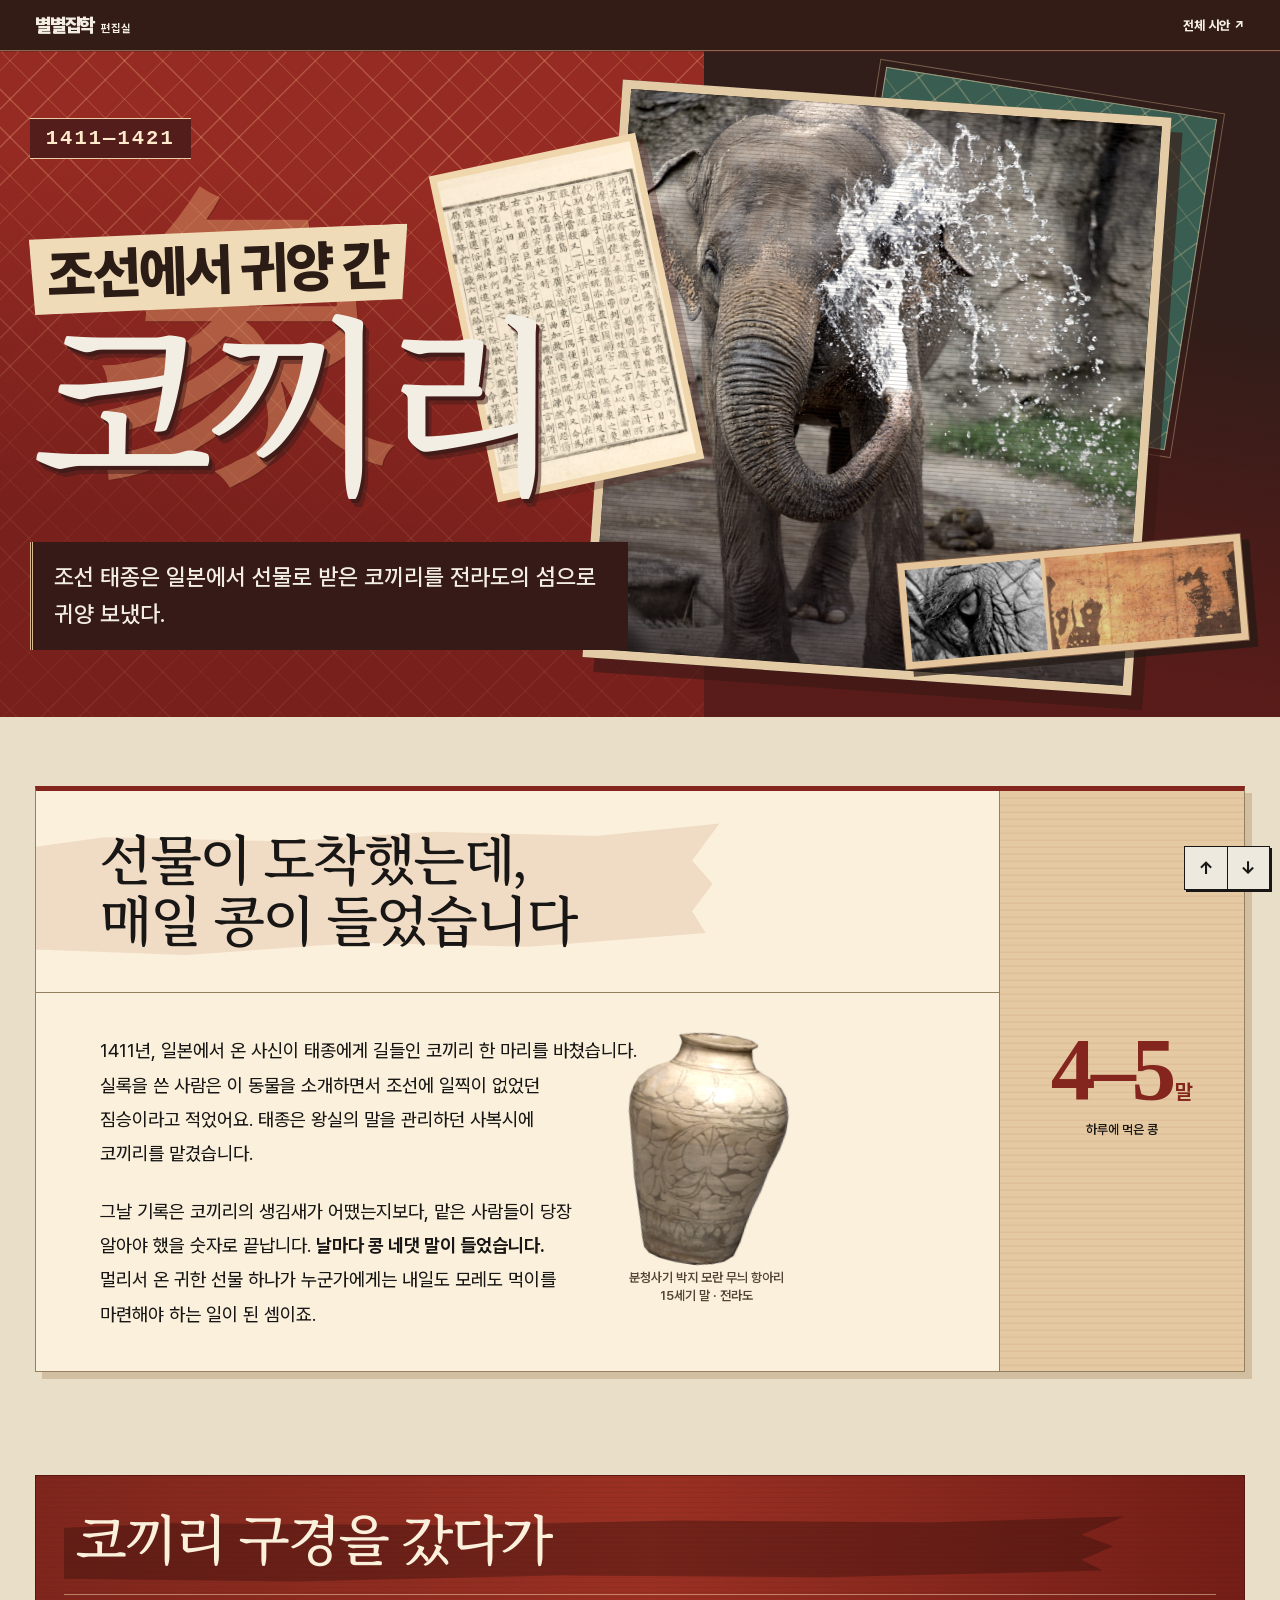
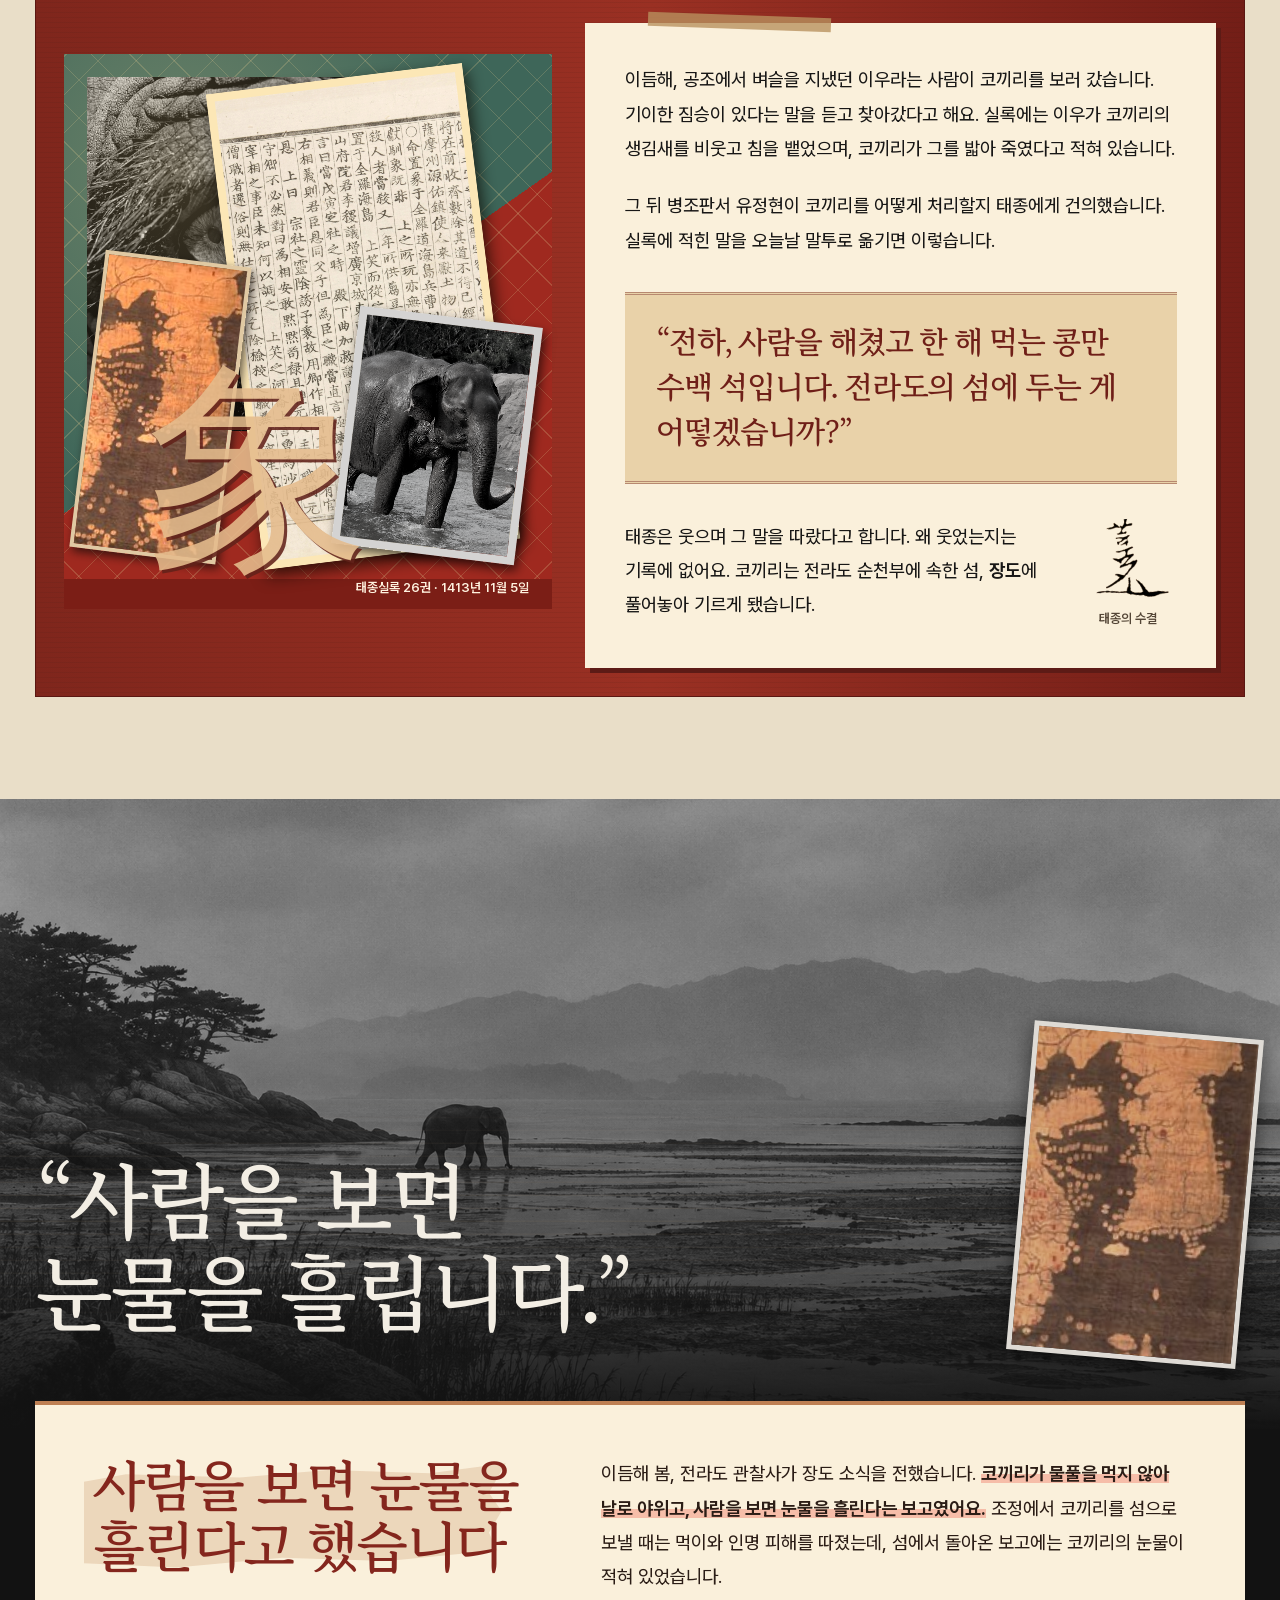
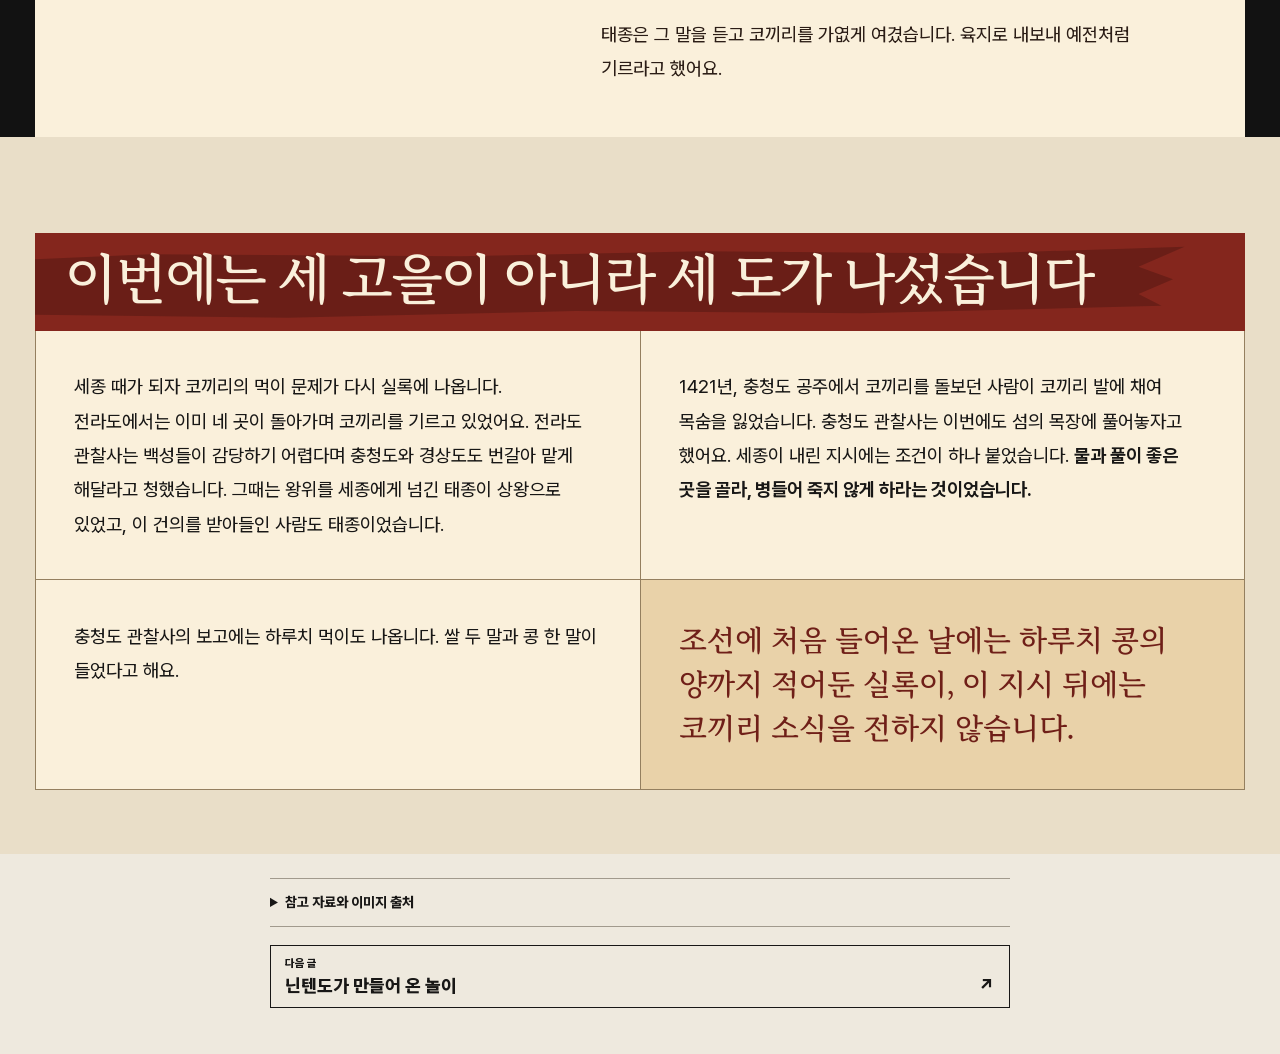
==== elephant.html @ 5b1019f5 "Publish mobile editorial previews" ====
<!doctype html>
<html lang="ko">
<head>
  <meta charset="utf-8">
  <meta name="viewport" content="width=device-width, initial-scale=1">
  <meta name="description" content="일본에서 온 코끼리 한 마리가 조선의 바다를 건너 섬으로 간 이야기.">
  <title>조선에서 귀양 간 코끼리 | 별별잡학 편집실</title>
  <link rel="stylesheet" href="style.css">
  <link rel="stylesheet" href="elephant.css">
  <script src="photo-entry.js" defer></script>
</head>
<body class="story-page theme-elephant">
  <a class="skip-link" href="#main">본문으로 건너뛰기</a>
  <header class="masthead">
    <a class="brand" href="index.html">별별잡학<span>편집실</span></a>
    <a class="index-link" href="index.html">전체 시안 <span aria-hidden="true">↗</span></a>
  </header>

  <main id="main" tabindex="-1">
    <article>
      <header class="elephant-cover">
        <div class="elephant-layout">
          <figure class="elephant-gatefold">
            <img src="assets/elephant.jpg" width="800" height="1200" alt="들어 올린 코로 물을 뿌리는 아시아코끼리" fetchpriority="high">
          </figure>
          <div class="elephant-cover-folio" aria-hidden="true">
            <img src="assets/elephant-annals-1413.jpg" width="1141" height="1780" alt="">
          </div>
          <span class="elephant-cover-glyph" lang="zh-Hant" aria-hidden="true">象</span>
          <p class="elephant-date">1411—1421</p>
          <h1><span>조선에서 귀양 간</span><span>코끼리</span></h1>
          <p class="elephant-standfirst">조선 태종은 일본에서 선물로 받은 코끼리를 전라도의 섬으로 귀양 보냈다.</p>
          <div class="elephant-plate-pair">
            <img src="assets/elephant-eye.jpg" width="1280" height="934" alt="아시아코끼리의 눈을 가까이 찍은 사진">
            <img src="assets/elephant-kangnido.jpg" width="600" height="556" alt="1402년 조선에서 만든 세계지도의 후대 사본">
          </div>
        </div>
      </header>

      <div class="elephant-spreads">
        <section class="chapter elephant-arrival" aria-labelledby="arrival">
          <h2 id="arrival">선물이 도착했는데,<br> 매일 콩이 들었습니다</h2>
          <p class="elephant-ration"><strong>4–5<span>말</span></strong><small>하루에 먹은 콩</small></p>
          <div class="elephant-copy">
            <figure class="elephant-jar">
              <img src="assets/elephant-buncheong.jpg" width="772" height="850" alt="몸통에 큼직한 모란꽃을 새긴 조선 분청사기 항아리" loading="lazy">
              <figcaption>분청사기 박지 모란 무늬 항아리<br>15세기 말 · 전라도</figcaption>
            </figure>
            <p>1411년, 일본에서 온 사신이 태종에게 길들인 코끼리 한 마리를 바쳤습니다. 실록을 쓴 사람은 이 동물을 소개하면서 조선에 일찍이 없었던 짐승이라고 적었어요. 태종은 왕실의 말을 관리하던 사복시에 코끼리를 맡겼습니다.</p>
            <p>그날 기록은 코끼리의 생김새가 어땠는지보다, 맡은 사람들이 당장 알아야 했을 숫자로 끝납니다. <mark><strong>날마다 콩 네댓 말이 들었습니다.</strong></mark> 멀리서 온 귀한 선물 하나가 누군가에게는 내일도 모레도 먹이를 마련해야 하는 일이 된 셈이죠.</p>
          </div>
        </section>

        <section class="chapter elephant-exile" aria-labelledby="exile">
          <h2 id="exile">코끼리 구경을 갔다가</h2>
          <figure class="elephant-portrait-study">
            <div class="elephant-study-images">
              <img class="elephant-study-skin" src="assets/elephant-eye.jpg" width="1280" height="934" alt="코끼리 눈 주변의 깊은 주름" loading="lazy" data-photo-entry>
              <img class="elephant-study-record" src="assets/elephant-annals-1413.jpg" width="1141" height="1780" alt="태종실록 26권, 코끼리를 전라도의 섬에 두라고 명한 대목이 있는 면" loading="lazy" data-photo-entry>
              <img class="elephant-study-body" src="assets/elephant-river.jpg" width="1280" height="853" alt="라오스의 강을 건너는 아시아코끼리" loading="lazy" data-photo-entry>
              <span class="elephant-study-glyph" lang="zh-Hant" aria-hidden="true">象</span>
              <img class="elephant-study-map" src="assets/elephant-kangnido-detail.jpg" width="170" height="315" alt="" loading="lazy" data-photo-entry>
            </div>
            <figcaption class="elephant-study-caption">태종실록 26권 · 1413년 11월 5일</figcaption>
          </figure>
          <div class="elephant-copy">
            <p>이듬해, 공조에서 벼슬을 지냈던 이우라는 사람이 코끼리를 보러 갔습니다. 기이한 짐승이 있다는 말을 듣고 찾아갔다고 해요. 실록에는 이우가 코끼리의 생김새를 비웃고 침을 뱉었으며, 코끼리가 그를 밟아 죽였다고 적혀 있습니다.</p>
            <p>그 뒤 병조판서 유정현이 코끼리를 어떻게 처리할지 태종에게 건의했습니다. 실록에 적힌 말을 오늘날 말투로 옮기면 이렇습니다.</p>
            <blockquote class="elephant-petition" cite="https://sillok.history.go.kr/id/kca_11311005_004">“전하, 사람을 해쳤고 한 해 먹는 콩만 수백 석입니다. 전라도의 섬에 두는 게 어떻겠습니까?”</blockquote>
            <figure class="elephant-sign">
              <img src="assets/elephant-taejong-sign.png" width="300" height="289" alt="붓으로 쓴 태종의 수결" loading="lazy">
              <figcaption>태종의 수결</figcaption>
            </figure>
            <p>태종은 웃으며 그 말을 따랐다고 합니다. 왜 웃었는지는 기록에 없어요. 코끼리는 전라도 순천부에 속한 섬, <strong>장도</strong>에 풀어놓아 기르게 됐습니다.</p>
          </div>
        </section>

        <section class="chapter elephant-island" aria-labelledby="island">
          <figure class="elephant-island-image">
            <div class="elephant-island-visual">
              <img class="elephant-island-view" src="assets/elephant-island-editorial.jpg" width="1536" height="1024" alt="안개 낀 갯벌 위를 걷는 코끼리를 그린 장면" loading="lazy" data-photo-entry>
              <img class="elephant-island-detail" src="assets/elephant-kangnido-detail.jpg" width="170" height="315" alt="혼일강리역대국도지도에서 한반도가 있는 부분" loading="lazy" data-photo-entry>
              <blockquote cite="https://sillok.history.go.kr/id/kca_11405003_004">“사람을 보면<br> 눈물을 흘립니다.”</blockquote>
            </div>
          </figure>
          <div class="elephant-island-inner">
            <h2 id="island">사람을 보면 눈물을 흘린다고 했습니다</h2>
            <div class="elephant-copy">
              <p>이듬해 봄, 전라도 관찰사가 장도 소식을 전했습니다. <mark>코끼리가 물풀을 먹지 않아 날로 야위고, 사람을 보면 눈물을 흘린다는 보고였어요.</mark> 조정에서 코끼리를 섬으로 보낼 때는 먹이와 인명 피해를 따졌는데, 섬에서 돌아온 보고에는 코끼리의 눈물이 적혀 있었습니다.</p>
              <p>태종은 그 말을 듣고 코끼리를 가엾게 여겼습니다. 육지로 내보내 예전처럼 기르라고 했어요.</p>
            </div>
          </div>
        </section>

        <section class="chapter elephant-last" aria-labelledby="last-record">
          <h2 id="last-record">이번에는 세 고을이 아니라 세 도가 나섰습니다</h2>
          <div class="elephant-copy">
            <p>세종 때가 되자 코끼리의 먹이 문제가 다시 실록에 나옵니다. 전라도에서는 이미 네 곳이 돌아가며 코끼리를 기르고 있었어요. 전라도 관찰사는 백성들이 감당하기 어렵다며 충청도와 경상도도 번갈아 맡게 해달라고 청했습니다. 그때는 왕위를 세종에게 넘긴 태종이 상왕으로 있었고, 이 건의를 받아들인 사람도 태종이었습니다.</p>
            <p>1421년, 충청도 공주에서 코끼리를 돌보던 사람이 코끼리 발에 채여 목숨을 잃었습니다. 충청도 관찰사는 이번에도 섬의 목장에 풀어놓자고 했어요. 세종이 내린 지시에는 조건이 하나 붙었습니다. <strong>물과 풀이 좋은 곳을 골라, 병들어 죽지 않게 하라는 것이었습니다.</strong></p>
            <p>충청도 관찰사의 보고에는 하루치 먹이도 나옵니다. 쌀 두 말과 콩 한 말이 들었다고 해요.</p>
            <p class="elephant-closing">조선에 처음 들어온 날에는 하루치 콩의 양까지 적어둔 실록이, 이 지시 뒤에는 코끼리 소식을 전하지 않습니다.</p>
          </div>
        </section>
      </div>

      <div class="story-end">
        <details class="sources">
          <summary>참고 자료와 이미지 출처</summary>
          <ul>
            <li><a href="https://sillok.history.go.kr/id/kca_11102022_002">《태종실록》 코끼리가 조선에 온 날</a></li>
            <li><a href="https://sillok.history.go.kr/id/kca_11212010_006">《태종실록》 이우의 죽음</a></li>
            <li><a href="https://sillok.history.go.kr/id/kca_11311005_004">《태종실록》 코끼리를 섬으로 보내자는 건의</a></li>
            <li><a href="https://sillok.history.go.kr/id/kca_11405003_004">《태종실록》 장도에서 올라온 보고</a></li>
            <li><a href="https://sillok.history.go.kr/id/kda_10212028_002">《세종실록》 코끼리 순번 사육 건의</a></li>
            <li><a href="https://sillok.history.go.kr/id/kda_10303014_005">《세종실록》 공주에서 올라온 보고</a></li>
            <li>아시아코끼리 사진 · Skip Brown, Smithsonian’s National Zoo · <a href="https://commons.wikimedia.org/wiki/File:NZP-20180628-596SB.jpg">원본</a> · <a href="https://creativecommons.org/publicdomain/zero/1.0/">CC0 1.0</a> · 색·명암 조정 및 부분 확대</li>
            <li>아시아코끼리 눈 사진 · Alexander Klink 촬영, Lycaon 크롭 · <a href="https://commons.wikimedia.org/wiki/File:Elephas_Maximus_Eye_Closeup_cropped.jpg">원본</a> · <a href="https://creativecommons.org/licenses/by/3.0/">CC BY 3.0</a> · 이 페이지에서 크롭·명암 조정</li>
            <li>라오스의 아시아코끼리 사진 · Basile Morin · <a href="https://commons.wikimedia.org/wiki/File:Asian_elephant_walking_in_Tad_Lo_river_at_golden_hour,_Bolaven_Plateau,_Laos.jpg">원본</a> · <a href="https://creativecommons.org/licenses/by-sa/4.0/">CC BY-SA 4.0</a> · 이 페이지에서 크롭·색 조정</li>
            <li><a href="https://www.metmuseum.org/art/collection/search/42309">분청사기 박지 모란 무늬 항아리</a> · 메트로폴리탄 미술관, Rogers Fund, 1916 · Public Domain · 배경 제거</li>
            <li><a href="https://commons.wikimedia.org/wiki/File:KangnidoMap.jpg">혼일강리역대국도지도</a> · 1402년 조선에서 제작한 지도의 후대 사본 · Public Domain · 부분 확대</li>
            <li><a href="https://sillok.history.go.kr/images/org_images/ca/ica_d026037a00.jpg">《태종실록》 26권 37장 앞면</a> · 태백산사고본 · 국사편찬위원회 · 공공누리 출처표시 · 부분 확대</li>
            <li><a href="https://commons.wikimedia.org/wiki/File:Sign_of_Taejong_of_Joseon.png">태종의 수결</a> · Public Domain · 부분 확대</li>
            <li>장도 지면의 갯벌 장면 · 역사적 사진 자료와 구별되는 삽화</li>
          </ul>
        </details>

        <nav class="story-nav" aria-label="다음 시안">
          <a href="nintendo.html"><span>다음 글</span>닌텐도가 만들어 온 놀이 <span aria-hidden="true">↗</span></a>
        </nav>
      </div>
    </article>
  </main>
</body>
</html>
---- style.css ----
@font-face {
  font-family: "Noto Serif KR";
  src: url("assets/noto-serif-kr.woff2") format("woff2");
  font-weight: 200 900;
  font-display: swap;
}
@font-face {
  font-family: "Black Han Sans";
  src: url("assets/black-han-sans.woff2") format("woff2");
  font-weight: 400;
  font-display: swap;
}
@font-face {
  font-family: Pretendard;
  src: url("assets/pretendard-variable.woff2") format("woff2");
  font-weight: 45 920;
  font-display: swap;
}
@font-face {
  font-family: "Gowun Batang";
  src: url("assets/gowun-batang.woff2") format("woff2");
  font-weight: 400;
  font-display: swap;
}

:root {
  color-scheme: light;
  --sans: Pretendard, "Apple SD Gothic Neo", "Malgun Gothic", sans-serif;
  --serif: "Noto Serif KR", "AppleMyungjo", Batang, serif;
  --literary: "Gowun Batang", var(--serif);
  --mono: "IBM Plex Mono", Menlo, Consolas, monospace;
  --ink: #211f1b;
  --paper: #f2ecde;
  --accent: #872e24;
  --line: #aaa191;
}

* { box-sizing: border-box; }
body, p, h1, h2, figure, blockquote { margin: 0; }
body {
  background: var(--paper);
  color: var(--ink);
  font-family: var(--sans);
  -webkit-text-size-adjust: 100%;
}
img { display: block; max-width: 100%; height: auto; }
a { color: inherit; }
a:focus-visible, summary:focus-visible { outline: 2px solid currentColor; outline-offset: 4px; }

.skip-link {
  position: absolute;
  z-index: 10;
  top: 7px;
  left: 12px;
  padding: 9px 13px;
  background: #fffef5;
  color: #222;
  transform: translateY(-150%);
}
.skip-link:focus { transform: translateY(0); }

.masthead {
  display: flex;
  align-items: center;
  justify-content: space-between;
  gap: 12px;
  min-height: 51px;
  padding: 9px max(16px, calc((100% - 1210px) / 2));
  border-bottom: 1px solid currentColor;
}
.brand, .index-link { text-decoration: none; white-space: nowrap; }
.brand { font-size: 19px; font-weight: 900; letter-spacing: -.065em; }
.brand span { margin-left: 7px; font-size: 11px; font-weight: 700; letter-spacing: 0; }
.index-link { font-size: 13px; font-weight: 750; }
.index-link:hover { text-decoration: underline; text-underline-offset: .25em; }

.story-end, .article-end {
  width: min(100% - 36px, 740px);
  margin-inline: auto;
  padding-block: 24px 46px;
}
.sources { border-block: 1px solid var(--line); font-size: 14px; line-height: 1.65; }
.sources summary { padding-block: 12px; cursor: pointer; font-weight: 750; }
.sources ul { padding-left: 1.4em; margin: 0 0 14px; overflow-wrap: anywhere; }
.sources a { text-underline-offset: 3px; }
.story-nav { margin-top: 18px; }
.story-nav a {
  display: grid;
  grid-template-columns: 1fr auto;
  gap: 5px 16px;
  align-items: center;
  border: 1px solid currentColor;
  padding: 11px 14px;
  font-size: 18px;
  font-weight: 800;
  text-decoration: none;
}
.story-nav a > span:first-child { grid-column: 1 / -1; font-size: 11px; }
.story-nav a:hover { text-decoration: underline; text-underline-offset: .2em; }

.index-page {
  --paper: #e7dfca;
  background: linear-gradient(#e9e0ccd6, #e9e0ccd6), url("assets/editorial-paper.jpg") top left / 500px auto, var(--paper);
}
.catalog { width: min(100% - 36px, 1150px); margin-inline: auto; padding-bottom: 56px; }
.catalog-intro { padding-block: clamp(25px, 5vw, 65px) clamp(16px, 3vw, 33px); }
.catalog-intro h1 {
  font: 900 clamp(48px, 10vw, 144px)/.92 var(--sans);
  letter-spacing: -.085em;
}
.catalog-intro h1 em { color: #972e24; }
.story-grid {
  display: grid;
  grid-template-columns: repeat(12, minmax(0, 1fr));
  margin: 0;
  padding: 0;
  list-style: none;
}
.story-grid li { min-width: 0; position: relative; }
.story-grid li:first-child { grid-area: 1 / 1 / 3 / 8; }
.story-grid li:nth-child(2) { grid-area: 1 / 8 / 2 / 13; margin: 3% 0 0 -3%; z-index: 1; }
.story-grid li:last-child { grid-area: 2 / 7 / 4 / 13; margin-top: -1%; z-index: 2; }
.story-card {
  display: block;
  position: relative;
  min-height: 100%;
  text-decoration: none;
  isolation: isolate;
  overflow: hidden;
}
.story-card:hover h2 { text-decoration: underline; text-underline-offset: .15em; }
.story-card:focus-visible { z-index: 1; outline-offset: -5px; }
.story-card.theme-elephant { background: #2f5146; color: #fff3d8; }
.story-card.theme-nintendo { background: #c32d29; color: #fff6d9; }
.story-card.theme-bluetooth { background: #283ebd; color: #f2f6d7; }
.card-art {
  position: relative;
  min-height: 125px;
  aspect-ratio: 2.6;
  isolation: isolate;
  background: radial-gradient(#20204070 .8px, transparent 1.2px) 0 0 / 5px 5px;
}
.theme-elephant .card-art { aspect-ratio: 1.53; background-color: #485a41; }
.card-art img { position: absolute; width: 75%; height: 95%; inset: 0 auto auto 0; object-fit: cover; }
.card-art .card-cut { width: 37%; height: 79%; inset: auto 2% -2% auto; transform: rotate(7deg); }
.theme-elephant .card-art img:first-child { width: 77%; object-position: 49% 46%; clip-path: polygon(0 0, 98% 0, 99% 92%, 0 100%); }
.theme-elephant .card-art .card-cut { right: 8%; height: 57%; border: 4px solid #d6cba4; }
.theme-nintendo .card-art img:first-child { height: 83%; top: 9%; left: 2%; object-fit: contain; transform: rotate(-10deg); }
.theme-nintendo .card-art .card-cut { object-fit: contain; height: 95%; right: 3%; transform: rotate(12deg); }
.theme-bluetooth .card-art img:first-child { object-position: 50% 63%; }
.theme-bluetooth .card-art .card-cut { border: 4px solid #dbd8ad; object-position: center 37%; }
.card-copy {
  position: relative;
  padding: 12px clamp(13px, 2.2vw, 29px) 16px;
}
.card-copy h2 { margin: 2px 22px 6px 0; font-size: clamp(23px, 3vw, 38px); line-height: 1.1; letter-spacing: -.045em; word-break: keep-all; }
.card-copy p { font-size: clamp(13px, 1.6vw, 17px); line-height: 1.42; word-break: keep-all; }
.card-arrow { position: absolute; top: 10px; right: 12px; }
@media (max-width: 600px) {
  .catalog { width: calc(100% - 24px); }
  .story-grid li:first-child { grid-area: 1 / 1 / 2 / 13; }
  .story-grid li:nth-child(2) { grid-area: 2 / 1 / 3 / 8; margin: 0; }
  .story-grid li:last-child { grid-area: 2 / 8 / 3 / 13; margin: 8% 0 0 -2%; }
  .theme-elephant .card-art { aspect-ratio: 2; }
  .card-art { min-height: 105px; }
  .story-grid li:not(:first-child) .card-copy h2 { font-size: clamp(17px, 5.2vw, 26px); }
  .story-grid li:not(:first-child) .card-copy { padding: 9px 9px 12px; }
  .story-grid li:not(:first-child) .card-copy h2 { margin-right: 11px; }
  .story-grid li:not(:first-child) .card-arrow { right: 5px; top: 8px; }
}

.story-motion {
  scroll-padding-block: clamp(12px, 3.5vh, 34px) 66px;
}

.story-motion article mark {
  color: inherit;
  background: linear-gradient(var(--marker-ink, #f3cc65), var(--marker-ink, #f3cc65)) left 86% / 100% 68% no-repeat;
  -webkit-box-decoration-break: clone;
  box-decoration-break: clone;
}
.story-motion .elephant-island { --marker-ink: #d79754; }
.story-motion .theme-bluetooth { --marker-ink: #e2f26c; }

.story-steps {
  position: fixed;
  z-index: 5;
  inset: auto max(10px, env(safe-area-inset-right)) max(10px, env(safe-area-inset-bottom)) auto;
  display: flex;
  background: var(--paper);
  color: var(--ink);
  border: 1px solid currentColor;
  box-shadow: 2px 2px 0 currentColor;
}
.story-steps button {
  width: 42px;
  height: 42px;
  padding: 0;
  font: 700 18px/1 var(--sans);
  color: inherit;
  background: transparent;
  border: 0;
  cursor: pointer;
}
.story-steps button + button { border-inline-start: 1px solid currentColor; }
.story-steps button:focus-visible { outline: 2px solid currentColor; outline-offset: -4px; }
.story-steps button:disabled { opacity: .3; cursor: default; }

@media (prefers-reduced-motion: no-preference) {
  .elephant-plate-pair,
  .elephant-study-map,
  .elephant-island-detail,
  .nintendo-cover-raster,
  .nintendo-season-cards,
  .nintendo-watch-detail > div,
  .nintendo-dpad-detail > div,
  .bt-cover-signal,
  .bt-cover-mark {
    translate: 0 var(--scroll-drift, 0px);
  }

  .story-motion article mark { background-size: 0% 68%; }
  .story-motion article mark.highlight-visible { animation: story-marker 1.12s cubic-bezier(.3, .18, .45, 1) both; }
}
@keyframes story-marker {
  from { background-size: 0% 68%; }
  to { background-size: 100% 68%; }
}
---- elephant.css ----
@font-face {
  font-family: "Maru Buri";
  src: url("assets/elephant-maru-buri.woff2") format("woff2");
  font-weight: 600;
  font-display: swap;
}

.theme-elephant {
  --paper: #eee9de;
  --ink: #181716;
  --accent: #a62e23;
  --line: #a19a8d;
  --elephant-black: #121212;
  --elephant-bone: #f3eee4;
  --elephant-display: "Maru Buri", var(--serif);
  --elephant-cinnabar: #a32920;
  --elephant-jade: #395e51;
  --elephant-lattice:
    repeating-linear-gradient(45deg, transparent 0 12px, currentColor 12px 13px, transparent 13px 27px),
    repeating-linear-gradient(-45deg, transparent 0 12px, currentColor 12px 13px, transparent 13px 27px);
}

.theme-elephant .masthead {
  color: var(--elephant-bone);
  background: #331b16;
  border-color: #edca9e73;
}

.elephant-cover {
  color: var(--elephant-bone);
  background: #331b16;
}

.elephant-layout {
  position: relative;
  display: grid;
  isolation: isolate;
  grid-template-columns: minmax(0, 1fr);
  grid-template-rows: auto 1fr auto;
  align-items: end;
  width: min(100%, 1640px);
  min-height: clamp(570px, 52vw, 790px);
  margin-inline: auto;
  padding: clamp(37px, 5.2vw, 72px) max(30px, calc((100% - 1260px) / 2));
  background: var(--elephant-cinnabar);
}

.elephant-layout::before {
  position: absolute;
  z-index: -4;
  inset: 0;
  color: #f8c28b48;
  pointer-events: none;
  background:
    linear-gradient(9deg, #6b1b19b0 0 25%, transparent 68%),
    linear-gradient(90deg, transparent 0 55%, #311d19 55% 100%),
    var(--elephant-lattice), #962b23;
  content: "";
}

.elephant-layout::after {
  position: absolute;
  z-index: -3;
  top: 6%;
  right: 6.8%;
  width: clamp(136px, 26vw, 392px);
  aspect-ratio: 1;
  pointer-events: none;
  border: 1px solid #f4d4a786;
  outline: 1px solid #f4d4a759;
  outline-offset: 6px;
  color: #f4d4a749;
  background: var(--elephant-lattice), var(--elephant-jade);
  rotate: 9deg;
  content: "";
}

.elephant-gatefold {
  position: absolute;
  z-index: -2;
  inset: 7% 10% 6% 47%;
  border: clamp(4px, .75vw, 11px) solid #e3cba6;
  overflow: hidden;
  background: #2b211a;
  box-shadow: 12px 14px #3919169e;
  rotate: 4deg;
}

.elephant-gatefold img {
  width: 100%;
  height: 100%;
  object-fit: cover;
  object-position: 48% 34%;
  filter: sepia(.27) saturate(.59) brightness(.91) contrast(1.28);
}

.elephant-gatefold::after {
  position: absolute;
  inset: 0;
  pointer-events: none;
  background:
    linear-gradient(0deg, #160f10bb, transparent 48%),
    repeating-linear-gradient(0deg, #3e231930 0 1px, transparent 1px 4px);
  content: "";
}

.elephant-cover-folio {
  position: absolute;
  z-index: -1;
  top: 15%;
  left: 36%;
  width: clamp(83px, 16.5vw, 231px);
  height: 50%;
  border: clamp(3px, .55vw, 8px) solid #efd6ac;
  background: #ead4a9;
  box-shadow: 8px 8px #4f1a164f;
  rotate: -12deg;
}

.elephant-cover-folio img {
  width: 100%;
  height: 100%;
  object-fit: cover;
  object-position: 54% 38%;
  filter: sepia(.19) contrast(1.14);
}

.elephant-cover-glyph {
  position: absolute;
  z-index: -1;
  top: 19%;
  left: 7%;
  color: #edb27a;
  font: 500 clamp(109px, 25vw, 345px)/1 'Songti SC', 'Noto Serif CJK KR', serif;
  opacity: .39;
  text-shadow: 1px 1px #4c221a;
}

.elephant-date {
  align-self: start;
  width: fit-content;
  padding: .49em .77em .43em;
  border-block: 1px solid #eecda5;
  color: #ffebcc;
  background: #531d1b;
  font: 650 clamp(15px, 1.6vw, 22px)/1 var(--mono);
  font-variant-numeric: tabular-nums;
  letter-spacing: .1em;
}

.elephant-cover h1 {
  min-width: 0;
  margin: 32px 0 20px;
  color: var(--elephant-bone);
  font: 600 clamp(88px, 14.9vw, 213px)/.96 var(--elephant-display);
  letter-spacing: -.052em;
  word-break: keep-all;
}

.elephant-cover h1 span {
  display: block;
  width: fit-content;
}

.elephant-cover h1 span:first-child {
  margin-bottom: .12em;
  padding: .22em .38em .2em .32em;
  clip-path: polygon(0 4%, 100% 0, 98% 96%, 1% 100%);
  color: #2c1c16;
  background: #efdbb7;
  font: 870 .29em/1 var(--sans);
  letter-spacing: -.04em;
  rotate: -2deg;
}

.elephant-cover h1 span:last-child {
  position: relative;
  text-shadow: 3px 4px #421c19, 6px 8px #421c1980;
}

.elephant-standfirst {
  max-width: 26em;
  margin-top: clamp(8px, 2vw, 24px);
  padding: clamp(9px, 1.45vw, 17px) clamp(11px, 1.65vw, 24px);
  border-left: 3px double #d9ba90;
  color: var(--elephant-bone);
  background: #361a17;
  font: 520 clamp(16px, 1.85vw, 23px)/1.6 var(--sans);
  word-break: keep-all;
  overflow-wrap: anywhere;
}

.elephant-plate-pair {
  position: absolute;
  z-index: 2;
  right: max(34px, calc((100% - 1340px) / 2));
  bottom: clamp(33px, 4.8vw, 71px);
  display: grid;
  grid-template-columns: minmax(0, .71fr) minmax(0, 1fr);
  align-items: stretch;
  width: clamp(187px, 27vw, 372px);
  padding: clamp(4px, .55vw, 8px);
  gap: 4px;
  border: 1px solid #7c5b45;
  background: #e5c69c;
  box-shadow: 8px 7px #221913b3;
  rotate: -5deg;
}

.elephant-plate-pair img {
  width: 100%;
  height: clamp(57px, 7.2vw, 104px);
  object-fit: cover;
  filter: grayscale(1) contrast(1.17);
}

.elephant-plate-pair img:first-child {
  object-position: 47% 52%;
}

.elephant-plate-pair img:last-child {
  object-position: 62% 28%;
  filter: saturate(.7) brightness(.87) contrast(1.13);
}

.elephant-spreads {
  --archive-cream: #faf0db;
  --archive-line: #947f5f;
  --archive-red: #84261d;
  padding-top: clamp(26px, 5.4vw, 78px);
  background: #e9dec8;
}

.elephant-arrival,
.elephant-exile,
.elephant-last,
.elephant-island-inner {
  width: min(100% - 44px, 1210px);
  margin-inline: auto;
  display: grid;
  align-items: start;
}

.elephant-spreads h2 {
  position: relative;
  isolation: isolate;
  min-width: 0;
  color: inherit;
  font: 600 clamp(32px, 4.25vw, 67px)/1.12 var(--elephant-display);
  letter-spacing: -.037em;
  word-break: keep-all;
  overflow-wrap: anywhere;
}

.elephant-spreads h2::before {
  position: absolute;
  z-index: -1;
  inset: 13% 14% 12% 0;
  background: var(--heading-wash, #bd674f27);
  clip-path: polygon(0 19%, 10% 12%, 37% 15%, 58% 8%, 82% 11%, 100% 2%, 96% 29%, 99% 46%, 96% 66%, 98% 82%, 72% 92%, 47% 89%, 22% 98%, 0 94%);
  transform-origin: left center;
  pointer-events: none;
  content: "";
}

.elephant-arrival {
  grid-template-columns: minmax(0, 1fr) minmax(0, .255fr);
  border: 1px solid var(--archive-line);
  border-top: 5px solid var(--archive-red);
  background: var(--archive-cream);
  box-shadow: 7px 7px #d2bea1;
}

.elephant-arrival h2 {
  grid-column: 1;
  padding: clamp(16px, 3.1vw, 44px) clamp(18px, 5vw, 68px);
  border-bottom: 1px solid var(--archive-line);
}

.elephant-arrival h2::before {
  inset: 15% 29% 17% 0;
}

.elephant-arrival .elephant-copy {
  grid-column: 1;
  width: 100%;
  max-width: 850px;
  padding: clamp(20px, 3.15vw, 42px) clamp(18px, 5vw, 68px);
}

.elephant-ration {
  grid-area: 1 / 2 / 3 / 3;
  align-self: stretch;
  display: grid;
  align-content: center;
  padding: 1em .2em;
  border-left: 1px solid var(--archive-line);
  background: repeating-linear-gradient(0deg, transparent 0 6px, #84261d17 6px 7px), #e4c9a2;
  color: var(--archive-red);
  font: 620 clamp(42px, 7vw, 102px)/1 Georgia, serif;
  white-space: nowrap;
  letter-spacing: -.05em;
  text-align: center;
}

.elephant-ration strong {
  font-weight: inherit;
}

.elephant-ration span {
  margin-left: .15em;
  font: 680 .23em/1.2 var(--sans);
  letter-spacing: 0;
}

.elephant-ration small {
  width: 100%;
  margin-top: 10px;
  color: var(--ink);
  font: 560 clamp(10px, 1.1vw, 13px)/1.15 var(--sans);
  letter-spacing: 0;
  text-align: center;
}

.elephant-copy {
  min-width: 0;
  font: 435 clamp(17px, 1.45vw, 21px)/1.85 var(--sans);
  word-break: keep-all;
  overflow-wrap: anywhere;
}

.elephant-copy p + p {
  margin-top: 1.24em;
}

.elephant-petition {
  margin-block: 1.16em;
  padding: .85em 1.05em;
  border-block: 3px double #b78970;
  color: #6f1f18;
  background: #e9d2a9;
  font: 600 clamp(20px, 2.35vw, 30px)/1.5 var(--elephant-display);
  letter-spacing: -.035em;
}

.elephant-copy mark {
  color: inherit;
  background: linear-gradient(transparent 53%, #dc745958 53% 97%, transparent 97%);
  -webkit-box-decoration-break: clone;
  box-decoration-break: clone;
  font-weight: 660;
}

.elephant-copy strong {
  font-weight: 680;
}

.elephant-jar {
  float: right;
  overflow: clip;
  width: clamp(143px, 18vw, 248px);
  margin: -.8em 0 .1em .5em;
  shape-outside: polygon(43% 1%, 100% 0, 100% 100%, 0 100%, 0 82%, 15% 79%, 11% 57%, 7% 45%, 10% 31%, 16% 24%, 33% 16%);
  shape-margin: 9px;
}

.elephant-jar img {
  width: 100%;
  height: auto;
  clip-path: polygon(32.9% 11.9%, 39% 10.6%, 46.1% 9.8%, 55.5% 9.8%, 61.9% 10.5%, 64.5% 11.7%, 64.5% 12.4%, 62.6% 13.7%, 62.7% 15.1%, 63.4% 17.9%, 65.1% 20.5%, 68% 21.8%, 72% 23.4%, 76.1% 26.2%, 78.5% 29.1%, 79.8% 32.8%, 80.6% 36.5%, 80.4% 41.8%, 79% 47.7%, 75.8% 56.1%, 73.9% 63.7%, 71.4% 70.5%, 69.7% 76.8%, 68.4% 83.2%, 66.5% 88.5%, 63% 91%, 58.4% 92.5%, 51.6% 93.6%, 43.5% 93.5%, 37.5% 92.8%, 33% 91.5%, 30.8% 89.7%, 29.5% 86.2%, 28% 80.7%, 25.6% 73.1%, 22.9% 64.9%, 21.4% 58.3%, 19.7% 51.4%, 18.4% 46%, 17.2% 41.5%, 16.9% 36.2%, 17.7% 32.7%, 19.3% 29.2%, 22.4% 25.9%, 26.3% 23.7%, 30.5% 22%, 32.3% 20.4%, 33.7% 18.2%, 34.4% 14.7%, 34.1% 13.6%);
  transform: rotate(8deg) scale(1.09);
  filter: sepia(.17) contrast(1.19);
}

.elephant-jar figcaption,
.elephant-study-caption {
  font: 580 clamp(10px, 1.15vw, 13px)/1.4 var(--sans);
  word-break: keep-all;
}

.elephant-jar figcaption {
  margin: -3px 0 0;
  color: #544637;
  text-align: center;
}

.elephant-portrait-study {
  min-width: 0;
  background: #7b1e16;
}

.elephant-study-images {
  position: relative;
  isolation: isolate;
  display: grid;
  grid-template-columns: repeat(12, minmax(0, 1fr));
  grid-template-rows: repeat(8, minmax(0, 1fr));
  align-items: start;
  height: clamp(315px, 41vw, 565px);
  color: #d6c18a3d;
  background:
    var(--elephant-lattice),
    linear-gradient(145deg, #3e6659 0 53%, #9f291f 53% 100%);
  padding: clamp(7px, 1.8vw, 26px);
}

.elephant-study-images::after {
  position: absolute;
  z-index: 1;
  inset: 0;
  background: radial-gradient(ellipse at 24% 22%, #e4ca8e46, transparent 57%);
  pointer-events: none;
  content: "";
}

.elephant-portrait-study img {
  width: 100%;
  height: 100%;
  min-height: 0;
  object-fit: cover;
}

.elephant-study-skin {
  grid-area: 1 / 1 / 7 / 9;
  object-position: 44% 52%;
  filter: grayscale(1) contrast(1.28) brightness(.84);
  clip-path: polygon(0 0, 95% 0, 100% 6%, 94% 15%, 98% 30%, 95% 45%, 97% 62%, 91% 74%, 96% 85%, 92% 99%, 0 98%);
}

.elephant-study-record {
  grid-area: 1 / 5 / 9 / 12;
  z-index: 2;
  object-position: 50% 44%;
  border: clamp(3px, .68vw, 9px) solid #e8d7ad;
  background: #e8d7ad;
  filter: sepia(.1) contrast(1.13);
  box-shadow: 3px 7px 16px #19150ec2;
  rotate: -7deg;
}

.elephant-study-body {
  z-index: 3;
  grid-area: 5 / 8 / 9 / 13;
  object-position: 55% 51%;
  border: clamp(3px, .65vw, 8px) solid #eae2d3;
  filter: grayscale(.94) brightness(.87) contrast(1.2);
  box-shadow: 3px 5px 11px #1b1513aa;
  rotate: 7deg;
}

.elephant-study-map {
  z-index: 2;
  grid-area: 4 / 1 / 9 / 5;
  border: clamp(2px, .35vw, 5px) solid #dac29a;
  object-position: 48% 53%;
  filter: saturate(.86) contrast(1.1);
  rotate: 7deg;
  box-shadow: 3px 4px 10px #1b1513b3;
}

.elephant-study-glyph {
  grid-area: 5 / 2 / 9 / 8;
  z-index: 3;
  align-self: end;
  margin: 0 0 -.09em .1em;
  color: #e5bc8d;
  font: 500 clamp(86px, 17.5vw, 240px)/.94 'Songti SC', 'Noto Serif CJK KR', serif;
  opacity: .88;
  text-shadow: 3px 3px #62221a;
}

.elephant-study-caption {
  padding: 0 clamp(8px, 1.8vw, 26px) clamp(6px, .9vw, 13px);
  color: #fff2df;
  text-align: right;
}

.elephant-exile {
  grid-template-columns: minmax(0, .85fr) minmax(0, 1.1fr);
  align-items: center;
  gap: 0 clamp(14px, 2.6vw, 34px);
  margin-block: clamp(52px, 8vw, 108px);
  padding: clamp(12px, 2.25vw, 33px);
  color: var(--archive-cream);
  background:
    repeating-linear-gradient(0deg, transparent 0 4px, #34181215 4px 5px),
    linear-gradient(90deg, #7f261c, #9a3023 51%, #731e17);
  box-shadow: inset 0 0 0 1px #5a1712;
}

.elephant-exile h2 {
  --heading-wash: #2e100c5e;
  grid-column: 1 / -1;
  padding: .12em .2em .42em;
  border-bottom: 1px solid #e7bf9994;
}

.elephant-exile h2::before {
  inset-inline-end: 8%;
}

.elephant-exile .elephant-copy {
  position: relative;
  z-index: 3;
  display: flow-root;
  margin: clamp(13px, 2.2vw, 29px) 0 0;
  padding: clamp(15px, 3.1vw, 43px);
  color: var(--ink);
  background: var(--archive-cream);
  box-shadow: 5px 5px #5d1b16;
}

.elephant-exile .elephant-copy::before {
  position: absolute;
  top: -8px;
  left: 10%;
  width: 29%;
  height: 14px;
  content: "";
  background: #b8915ec9;
  rotate: 2deg;
  pointer-events: none;
}

.elephant-sign {
  float: right;
  width: clamp(59px, 8vw, 102px);
  margin: 0 0 0 .95em;
  text-align: center;
}

.elephant-sign img {
  width: 100%;
  height: auto;
  aspect-ratio: 1.21;
  object-fit: cover;
  object-position: center 62%;
  clip-path: polygon(4% 1%, 94% 0, 98% 8%, 97% 98%, 3% 100%, 0 88%, 2% 26%, 0 9%);
  mix-blend-mode: multiply;
  filter: sepia(.27) saturate(.61) contrast(1.24) brightness(1.06);
  rotate: -7deg;
}

.elephant-sign figcaption {
  margin: .55em 0 0 .35em;
  color: #544637;
  font: 580 clamp(10px, 1.15vw, 13px)/1.4 var(--sans);
}

.elephant-island {
  color: var(--elephant-bone);
  background: var(--elephant-black);
}

.elephant-island-visual {
  position: relative;
  isolation: isolate;
  display: grid;
  align-items: end;
  min-height: clamp(265px, 50vw, 630px);
  padding: clamp(30px, 7vw, 98px) max(22px, calc((100% - 1210px) / 2));
}

.elephant-island-view {
  position: absolute;
  z-index: -2;
  inset: 0;
  width: 100%;
  height: 100%;
  object-fit: cover;
  object-position: 34% 55%;
  filter: grayscale(1) brightness(.83) contrast(1.11);
}

.elephant-island-visual::after {
  position: absolute;
  z-index: -1;
  inset: 0;
  pointer-events: none;
  background: linear-gradient(0deg, #121212fc, #12121277 25%, transparent 65%);
  content: "";
}

.elephant-island-visual::before {
  position: absolute;
  z-index: -1;
  inset: 46% 0 0;
  background: repeating-linear-gradient(0deg, #d8b88f2d 0 1px, transparent 1px 13px);
  mask-image: linear-gradient(0deg, transparent 0 12%, #000 63%, transparent);
  pointer-events: none;
  content: "";
}

.elephant-island-detail {
  position: absolute;
  right: max(28px, calc((100% - 1220px) / 2));
  bottom: clamp(22px, 5.5vw, 81px);
  width: clamp(99px, 18vw, 265px);
  height: clamp(139px, 26vw, 330px);
  border: clamp(2px, .42vw, 6px) solid #f3eee4;
  object-fit: cover;
  object-position: 100% 38%;
  filter: saturate(.66) brightness(.88) contrast(1.12);
  box-shadow: 0 5px 22px #1118;
  rotate: 5deg;
}

.elephant-island blockquote {
  position: relative;
  max-width: 69%;
  color: var(--elephant-bone);
  font: 600 clamp(26px, 6.3vw, 84px)/1.14 var(--elephant-display);
  letter-spacing: -.045em;
  word-break: keep-all;
  overflow-wrap: anywhere;
}

.elephant-island-inner {
  position: relative;
  grid-template-columns: minmax(0, .75fr) minmax(0, 1fr);
  gap: clamp(18px, 5.4vw, 78px);
  margin-top: clamp(-28px, -2.2vw, -11px);
  padding: clamp(21px, 4vw, 55px) clamp(18px, 4.5vw, 59px);
  border-top: 4px solid #be7f52;
  color: #2b1d16;
  background: var(--archive-cream);
}

.elephant-island-inner h2 {
  --heading-wash: #b97a4c38;
  color: var(--archive-red);
}

.elephant-island-inner h2::before {
  inset: 4% 6% 7% -2%;
}

.elephant-island .elephant-copy mark {
  background: linear-gradient(transparent 53%, #f0715d66 53% 97%, transparent 97%);
}

.elephant-last {
  margin-block: clamp(42px, 7.5vw, 110px) 0;
  padding-bottom: clamp(26px, 5vw, 65px);
}

.elephant-last h2 {
  --heading-wash: #45151069;
  padding: .31em .55em .38em;
  color: var(--archive-cream);
  background: var(--archive-red);
}

.elephant-last h2::before {
  inset-inline-end: 5%;
}

.elephant-last .elephant-copy {
  display: grid;
  grid-template-columns: repeat(2, minmax(0, 1fr));
  border: 1px solid var(--archive-line);
  border-top: 0;
  background: var(--archive-cream);
}

.elephant-last .elephant-copy p {
  margin: 0;
  padding: clamp(15px, 3vw, 42px);
}

.elephant-last .elephant-copy p:nth-child(2) {
  border-left: 1px solid var(--archive-line);
}

.elephant-last .elephant-copy p:nth-child(n+3) {
  border-top: 1px solid var(--archive-line);
}

.elephant-last .elephant-copy .elephant-closing {
  border-left: 1px solid var(--archive-line);
  color: #6f1f18;
  background: #e9d2a9;
  font: 600 clamp(20px, 2.25vw, 32px)/1.53 var(--elephant-display);
}

@media (prefers-reduced-motion: no-preference) {
  .elephant-layout::before,
  .elephant-island-visual::before {
    background-position: 0 var(--scroll-drift, 0px);
  }

  .theme-elephant .photo-entering {
    animation: elephant-image-in 1.06s cubic-bezier(.26, .39, .3, 1) backwards;
  }

  .elephant-cover.is-chapter-entering .elephant-gatefold img {
    animation: elephant-plate-open 1.42s cubic-bezier(.32, .22, .38, 1) both;
  }

  .elephant-cover.is-chapter-entering .elephant-cover-folio,
  .elephant-cover.is-chapter-entering .elephant-plate-pair {
    animation: elephant-slip-in 1.25s .15s cubic-bezier(.32, .22, .38, 1) both;
  }

  .elephant-study-record.photo-entering {
    animation-name: elephant-record-in;
    animation-delay: 90ms;
  }

  .elephant-study-body.photo-entering {
    animation-delay: 145ms;
  }

  .elephant-study-map.photo-entering {
    animation-delay: 180ms;
  }

  .elephant-spreads h2.is-heading-entering::before {
    animation: elephant-ink-wipe 1.32s cubic-bezier(.32, .22, .38, 1) both;
  }

  .elephant-arrival.is-chapter-entering .elephant-ration {
    animation: elephant-ledger-drift 1.38s cubic-bezier(.32, .22, .38, 1) both;
  }

  .elephant-exile.is-chapter-entering .elephant-study-images {
    animation: elephant-lattice-drift 1.48s cubic-bezier(.32, .22, .38, 1) both;
  }

  .elephant-exile.is-chapter-entering .elephant-study-images::after {
    animation: elephant-ink-wipe 1.32s .12s cubic-bezier(.32, .22, .38, 1) both;
  }

  .elephant-exile.is-chapter-entering .elephant-study-glyph {
    animation: elephant-glyph-impression 1.19s .22s cubic-bezier(.32, .22, .38, 1) both;
  }

  .elephant-island.is-chapter-entering .elephant-island-visual::before {
    animation: elephant-ledger-drift 1.42s cubic-bezier(.32, .22, .38, 1) both;
  }
}

@keyframes elephant-image-in {
  from { opacity: .48; transform: translateY(17px); }
  to { opacity: 1; transform: translateY(0); }
}

@keyframes elephant-plate-open {
  from { opacity: .52; scale: 1.105; }
  to { opacity: 1; scale: 1; }
}

@keyframes elephant-slip-in {
  from { opacity: 0; transform: translateY(17px); }
  to { opacity: 1; transform: translateY(0); }
}

@keyframes elephant-record-in {
  from { opacity: .36; clip-path: inset(0 0 82%); }
  to { opacity: 1; clip-path: inset(0); }
}

@keyframes elephant-ink-wipe {
  from { opacity: .28; transform: scaleX(.025); }
  to { opacity: 1; transform: scaleX(1); }
}

@keyframes elephant-ledger-drift {
  from { background-position: 0 calc(76px + var(--scroll-drift, 0px)); }
  to { background-position: 0 var(--scroll-drift, 0px); }
}

@keyframes elephant-lattice-drift {
  from { background-position: 78px 33px, -52px 33px, 0 0; }
  to { background-position: 0 0, 0 0, 0 0; }
}

@keyframes elephant-glyph-impression {
  from { opacity: .23; transform: scale(1.15) rotate(-7deg); }
  64% { opacity: 1; transform: scale(.96); }
  to { opacity: .88; transform: none; }
}

@media (max-width: 900px) {
  .elephant-layout {
    min-height: clamp(510px, 70vw, 650px);
  }

  .elephant-gatefold {
    inset-inline: 43% 9%;
  }

  .elephant-gatefold img {
    object-position: 44% 32%;
  }

  .elephant-cover h1 {
    font-size: clamp(84px, 17vw, 148px);
  }

  .elephant-plate-pair {
    right: 32px;
    bottom: 34px;
  }

  .elephant-exile {
    grid-template-columns: minmax(0, .78fr) minmax(0, 1fr);
    align-items: start;
    column-gap: 15px;
  }

  .elephant-portrait-study {
    margin-top: clamp(19px, 4vw, 42px);
  }

  .elephant-island-inner {
    grid-template-columns: minmax(0, 1fr);
    gap: 16px;
  }

  .elephant-island-inner .elephant-copy {
    max-width: 620px;
    margin-inline: auto;
  }
}

@media (max-width: 600px) {
  .elephant-layout {
    min-height: clamp(506px, 144vw, 684px);
    padding: 24px 18px 20px;
  }

  .elephant-layout::before {
    background: linear-gradient(8deg, #531b18ab 0 18%, transparent 76%), var(--elephant-lattice), #952820;
  }

  .elephant-layout::after {
    top: 12%;
    right: 10%;
    width: 43%;
  }

  .elephant-gatefold {
    inset: 13% 13% 17% 24%;
    box-shadow: 6px 7px #3919169e;
  }

  .elephant-gatefold img {
    object-position: 49% 37%;
    filter: sepia(.22) saturate(.61) brightness(.85) contrast(1.22);
  }

  .elephant-gatefold::after {
    background: linear-gradient(0deg, #1d1012c9, transparent 48%);
  }

  .elephant-cover-folio {
    top: 17%;
    left: 10%;
    width: 25%;
    height: 33%;
    rotate: -13deg;
  }

  .elephant-cover-glyph {
    top: 34%;
    left: 5%;
    opacity: .53;
  }

  .elephant-cover h1 {
    font-size: clamp(76px, 23vw, 140px);
    margin-bottom: 7px;
  }

  .elephant-cover h1 span:first-child {
    font-size: .29em;
  }

  .elephant-standfirst {
    max-width: 100%;
    margin-top: 4px;
  }

  .elephant-plate-pair {
    right: 20px;
    bottom: auto;
    top: 44%;
    width: clamp(103px, 34vw, 168px);
    padding: 4px;
    gap: 3px;
  }

  .elephant-plate-pair img {
    height: clamp(39px, 11vw, 59px);
  }

  .elephant-arrival,
  .elephant-exile,
  .elephant-last {
    width: calc(100% - 28px);
  }

  .elephant-arrival {
    grid-template-columns: minmax(0, 1fr) clamp(69px, 18vw, 105px);
    box-shadow: 4px 4px #d2bea1;
  }

  .elephant-arrival h2 {
    padding: 14px 10px 15px 13px;
    border-bottom: 0;
    font-size: clamp(24px, 6.75vw, 38px);
  }

  .elephant-arrival h2 br {
    display: none;
  }

  .elephant-arrival .elephant-copy {
    grid-column: 1 / -1;
    padding: 15px 13px 19px;
    border-top: 1px solid var(--archive-line);
  }

  .elephant-ration {
    grid-row: 1;
    padding: 12px 2px;
    font-size: clamp(29px, 7.25vw, 44px);
  }

  .elephant-ration small {
    margin-top: 5px;
  }

  .elephant-jar {
    width: clamp(91px, 29vw, 145px);
    margin: 0 0 .2em;
    shape-margin: 5px;
  }

  .elephant-jar figcaption {
    margin-top: 0;
    font-size: 10px;
  }

  .elephant-study-images {
    height: clamp(208px, 65vw, 345px);
  }

  .elephant-study-skin {
    grid-column-end: 9;
    object-position: 36% 52%;
  }

  .elephant-study-record {
    grid-column: 6 / 12;
  }

  .elephant-study-body {
    grid-row-start: 6;
    grid-column-start: 8;
  }

  .elephant-study-map {
    grid-column-end: 5;
    grid-row-start: 5;
  }

  .elephant-study-caption {
    padding-top: 8px;
  }

  .elephant-exile {
    grid-template-columns: minmax(0, 1fr);
    padding: 10px 10px 16px;
  }

  .elephant-exile h2 {
    font-size: clamp(28px, 7.8vw, 44px);
  }

  .elephant-portrait-study {
    margin-top: 7px;
  }

  .elephant-exile .elephant-copy {
    margin: -2px 4px 0;
    padding: 14px 13px 17px;
    box-shadow: 3px 3px #5d1b16;
  }

  .elephant-petition {
    margin-inline: -3px;
    padding-inline: 11px;
  }

  .elephant-sign {
    width: clamp(57px, 17vw, 90px);
    margin: 2px 0 0 8px;
  }

  .elephant-island-view {
    object-position: 33% 51%;
  }

  .elephant-island blockquote {
    max-width: 68%;
  }

  .elephant-island-detail {
    right: 21px;
    bottom: 15%;
    width: clamp(94px, 27vw, 155px);
    height: clamp(116px, 37vw, 168px);
  }

  .elephant-island-inner {
    width: calc(100% - 28px);
    gap: 12px;
    padding: 17px 14px 20px;
  }

  .elephant-island-inner h2,
  .elephant-last h2 {
    font-size: clamp(27px, 7.45vw, 42px);
  }

  .elephant-last .elephant-copy {
    grid-template-columns: minmax(0, 1fr);
  }

  .elephant-last .elephant-copy p:nth-child(n+2) {
    border-top: 0;
    border-left: 0;
  }

  .elephant-last .elephant-copy p:nth-child(2),
  .elephant-last .elephant-copy p:nth-child(3) {
    padding-top: 0;
  }

  .elephant-last .elephant-copy p.elephant-closing {
    border-top: 1px solid var(--archive-line);
  }
}
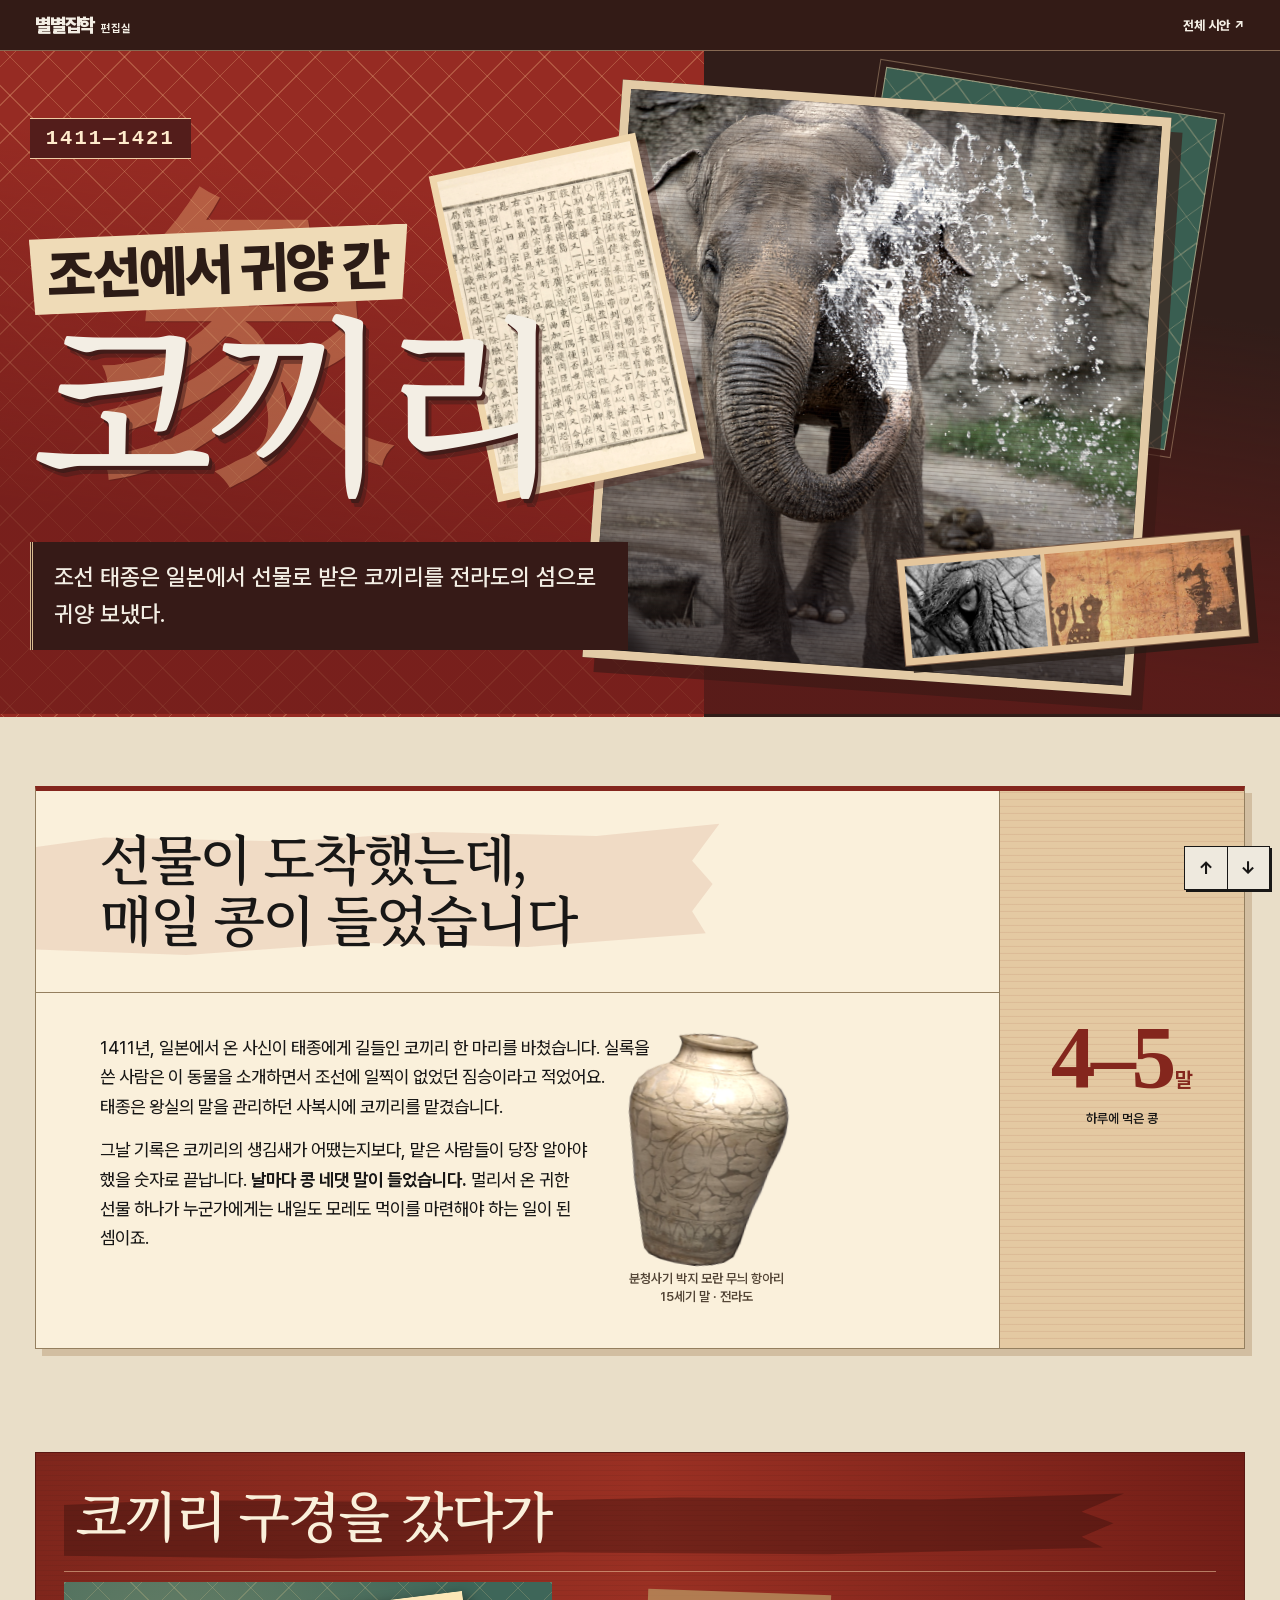
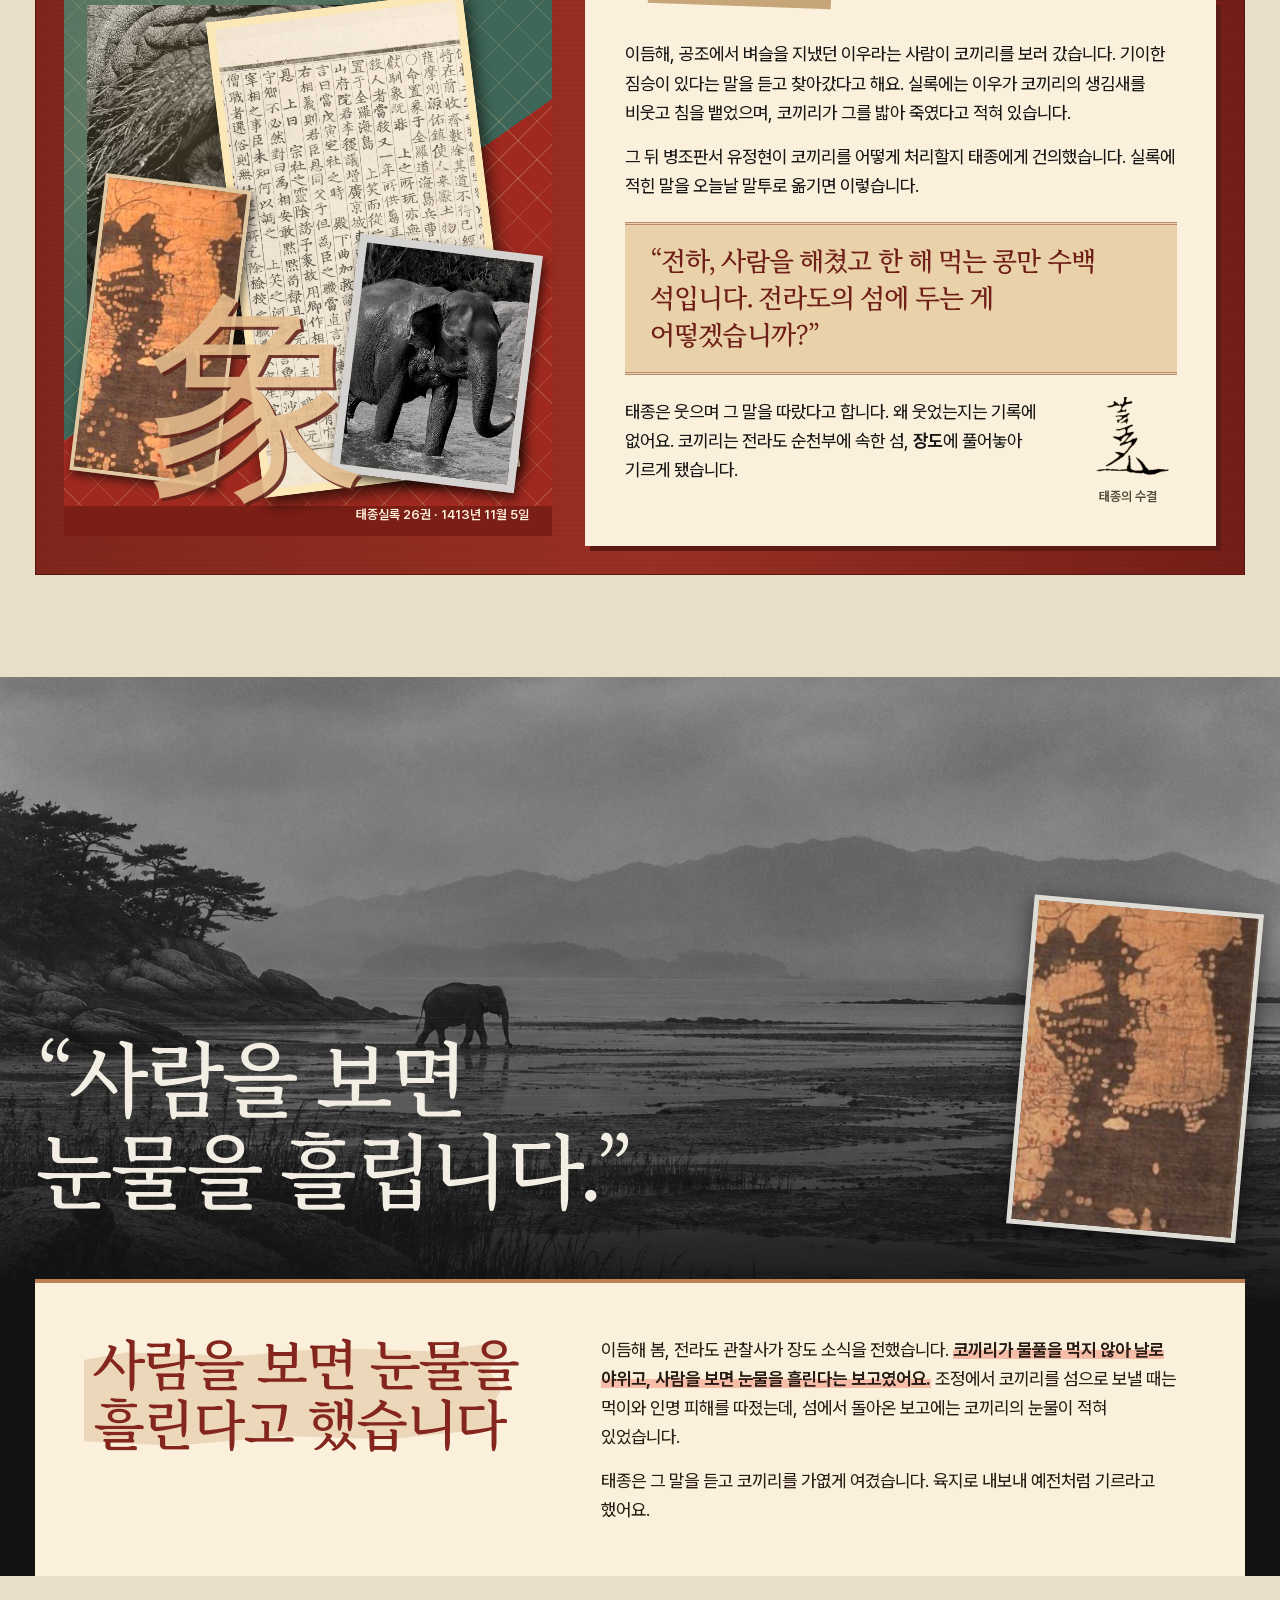
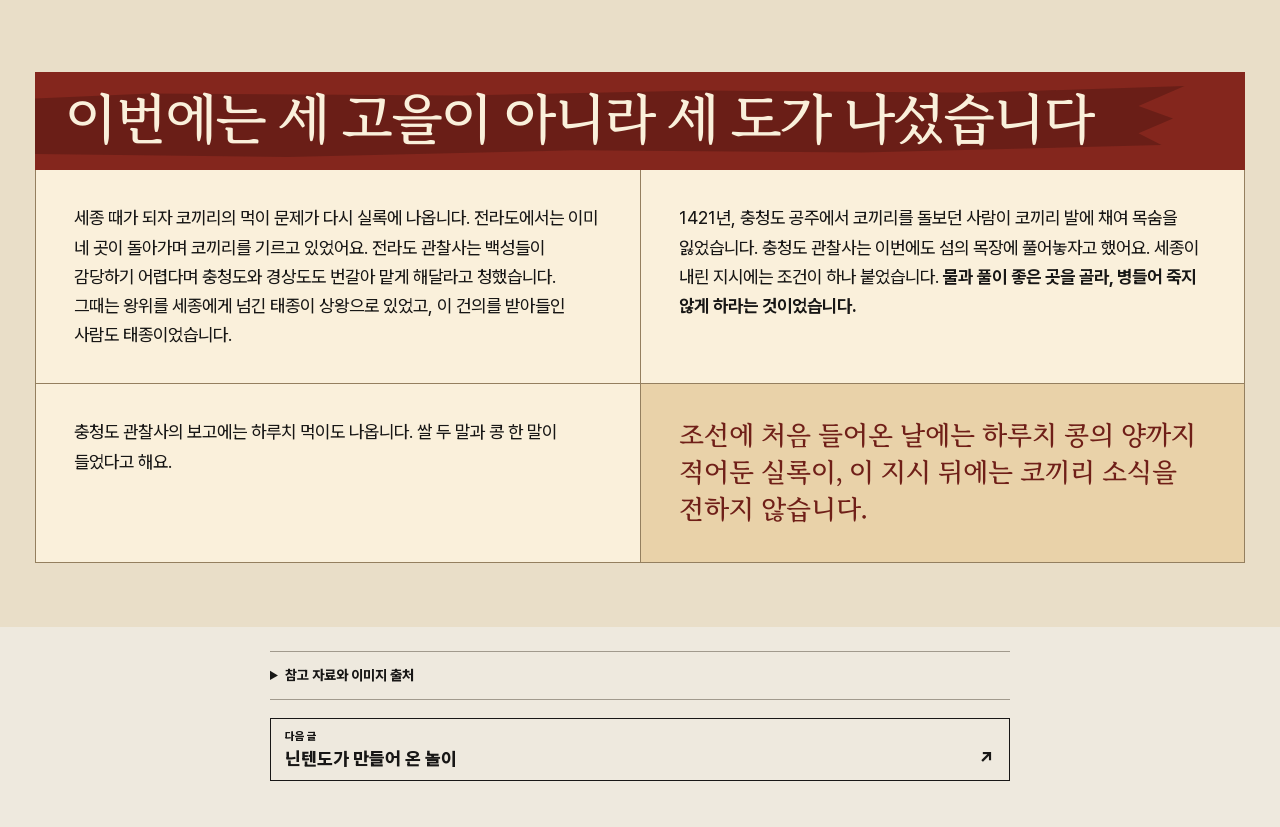
==== commit 598af474: "Tighten article typography on mobile and desktop" ====
--- a/elephant.html
+++ b/elephant.html
@@ -5,8 +5,8 @@
   <meta name="viewport" content="width=device-width, initial-scale=1">
   <meta name="description" content="일본에서 온 코끼리 한 마리가 조선의 바다를 건너 섬으로 간 이야기.">
   <title>조선에서 귀양 간 코끼리 | 별별잡학 편집실</title>
-  <link rel="stylesheet" href="style.css">
-  <link rel="stylesheet" href="elephant.css">
+  <link rel="stylesheet" href="style.css?v=2">
+  <link rel="stylesheet" href="elephant.css?v=2">
   <script src="photo-entry.js" defer></script>
 </head>
 <body class="story-page theme-elephant">
--- a/style.css
+++ b/style.css
@@ -33,6 +33,9 @@
   --paper: #f2ecde;
   --accent: #872e24;
   --line: #aaa191;
+  --article-copy-size: clamp(.9375rem, .86rem + .31vw, 1.125rem);
+  --article-copy-leading: 1.65;
+  --article-paragraph-gap: .82em;
 }
 
 * { box-sizing: border-box; }
--- a/elephant.css
+++ b/elephant.css
@@ -324,22 +324,22 @@
 
 .elephant-copy {
   min-width: 0;
-  font: 435 clamp(17px, 1.45vw, 21px)/1.85 var(--sans);
+  font: 435 var(--article-copy-size)/var(--article-copy-leading) var(--sans);
   word-break: keep-all;
   overflow-wrap: anywhere;
 }
 
 .elephant-copy p + p {
-  margin-top: 1.24em;
+  margin-top: var(--article-paragraph-gap);
 }
 
 .elephant-petition {
-  margin-block: 1.16em;
-  padding: .85em 1.05em;
+  margin-block: .85em;
+  padding: .7em 1em;
   border-block: 3px double #b78970;
   color: #6f1f18;
   background: #e9d2a9;
-  font: 600 clamp(20px, 2.35vw, 30px)/1.5 var(--elephant-display);
+  font: 600 clamp(1.125rem, 2vw, 1.625rem)/1.45 var(--elephant-display);
   letter-spacing: -.035em;
 }
 
@@ -665,7 +665,7 @@
 
 .elephant-last .elephant-copy p {
   margin: 0;
-  padding: clamp(15px, 3vw, 42px);
+  padding: clamp(12px, 2.6vw, 36px) clamp(15px, 3vw, 42px);
 }
 
 .elephant-last .elephant-copy p:nth-child(2) {
@@ -680,7 +680,7 @@
   border-left: 1px solid var(--archive-line);
   color: #6f1f18;
   background: #e9d2a9;
-  font: 600 clamp(20px, 2.25vw, 32px)/1.53 var(--elephant-display);
+  font: 600 clamp(1.125rem, 2vw, 1.625rem)/1.45 var(--elephant-display);
 }
 
 @media (prefers-reduced-motion: no-preference) {
@@ -918,7 +918,7 @@
 
   .elephant-arrival .elephant-copy {
     grid-column: 1 / -1;
-    padding: 15px 13px 19px;
+    padding: 12px 13px 15px;
     border-top: 1px solid var(--archive-line);
   }
 
@@ -985,7 +985,7 @@
 
   .elephant-exile .elephant-copy {
     margin: -2px 4px 0;
-    padding: 14px 13px 17px;
+    padding: 12px 13px 14px;
     box-shadow: 3px 3px #5d1b16;
   }
 
@@ -1016,8 +1016,8 @@
 
   .elephant-island-inner {
     width: calc(100% - 28px);
-    gap: 12px;
-    padding: 17px 14px 20px;
+    gap: 10px;
+    padding: 14px 14px 16px;
   }
 
   .elephant-island-inner h2,
